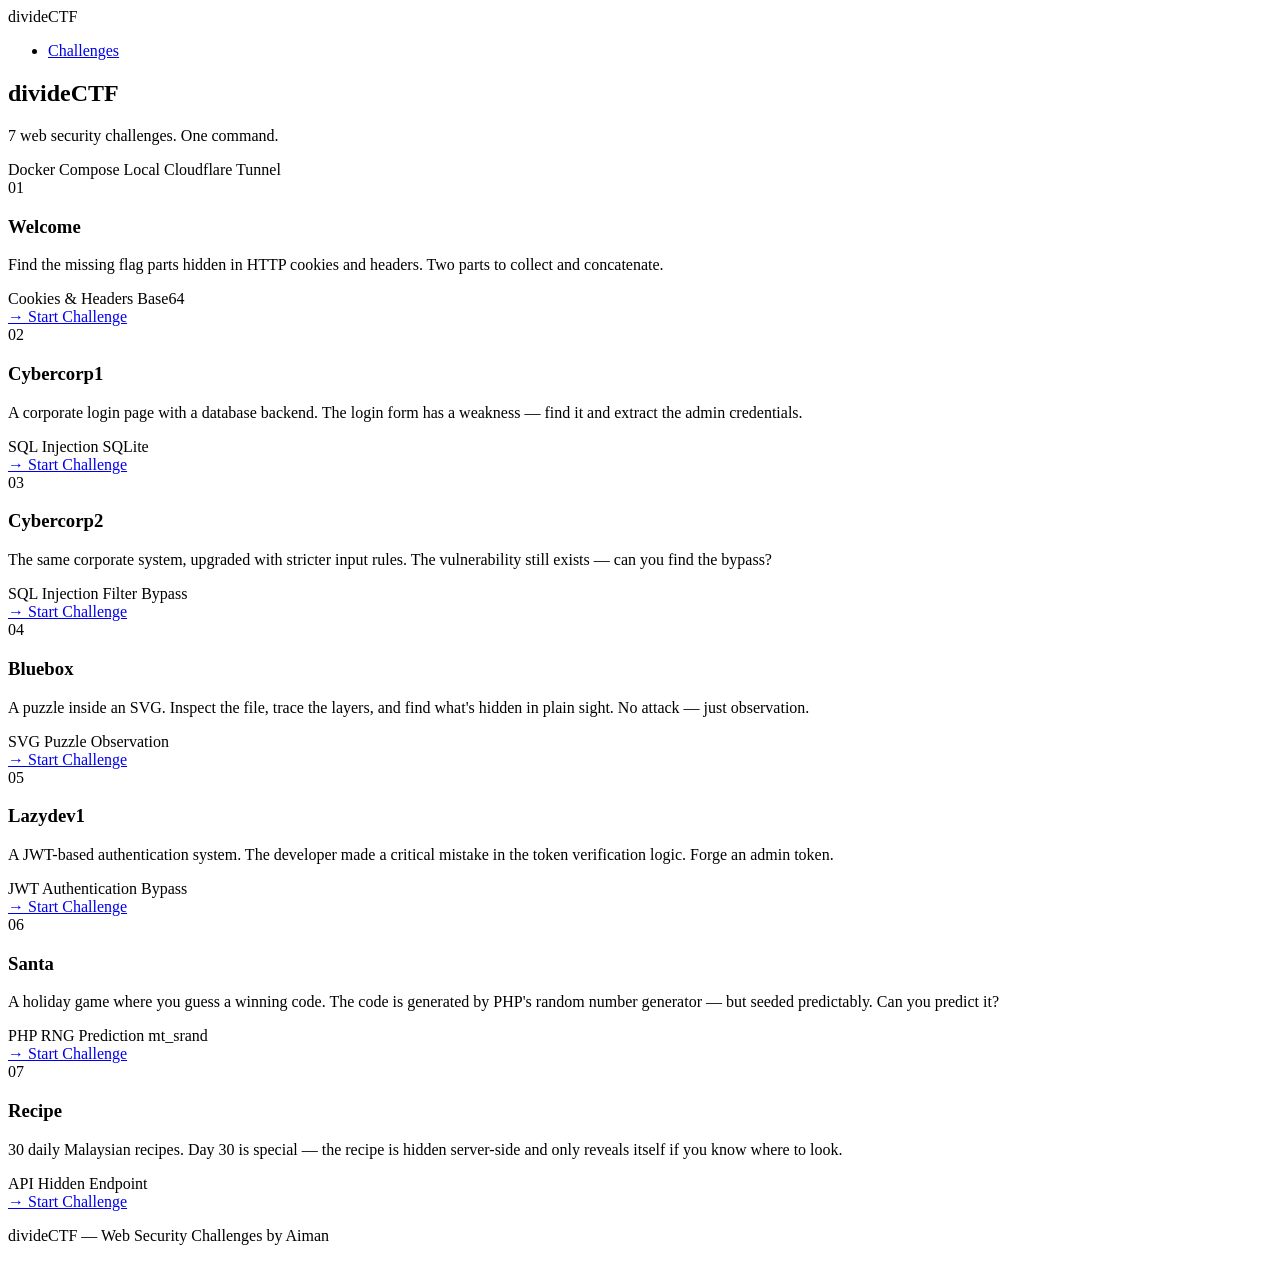
==== index.html @ c1e57e30 "feat: initial divideCTF Docker Compose repo with 7 web challenges - nginx reverse proxy on port 7000" ====
<!DOCTYPE html>
<html lang="en">
<head>
    <meta charset="UTF-8">
    <meta name="viewport" content="width=device-width, initial-scale=1.0">
    <title>divideCTF — Web Security Challenges</title>
    <link rel="stylesheet" href="/static/style.css">
</head>
<body>
    <nav>
        <div class="logo">divideCTF</div>
        <ul>
            <li><a href="#challenges">Challenges</a></li>
        </ul>
    </nav>
    <main>
        <section class="hero">
            <h1>divideCTF</h1>
            <p>7 web security challenges. One command.</p>
            <div class="hero-badge">
                <span class="badge">Docker Compose</span>
                <span class="badge">Local</span>
                <span class="badge">Cloudflare Tunnel</span>
            </div>
        </section>

        <section id="challenges" class="challenges">
            <div class="challenge-card">
                <div class="card-number">01</div>
                <div class="card-body">
                    <h3>Welcome</h3>
                    <p>Find the missing flag parts hidden in HTTP cookies and headers. Two parts to collect and concatenate.</p>
                    <span class="card-tag cookie">Cookies &amp; Headers</span>
                    <span class="card-tag base64">Base64</span>
                </div>
                <a href="/01-welcome/" class="card-link">→ Start Challenge</a>
            </div>

            <div class="challenge-card">
                <div class="card-number">02</div>
                <div class="card-body">
                    <h3>Cybercorp1</h3>
                    <p>A corporate login page with a database backend. The login form has a weakness — find it and extract the admin credentials.</p>
                    <span class="card-tag sqli">SQL Injection</span>
                    <span class="card-tag sqlite">SQLite</span>
                </div>
                <a href="/02-cybercorp1/" class="card-link">→ Start Challenge</a>
            </div>

            <div class="challenge-card">
                <div class="card-number">03</div>
                <div class="card-body">
                    <h3>Cybercorp2</h3>
                    <p>The same corporate system, upgraded with stricter input rules. The vulnerability still exists — can you find the bypass?</p>
                    <span class="card-tag sqli">SQL Injection</span>
                    <span class="card-tag bypass">Filter Bypass</span>
                </div>
                <a href="/03-cybercorp2/" class="card-link">→ Start Challenge</a>
            </div>

            <div class="challenge-card">
                <div class="card-number">04</div>
                <div class="card-body">
                    <h3>Bluebox</h3>
                    <p>A puzzle inside an SVG. Inspect the file, trace the layers, and find what's hidden in plain sight. No attack — just observation.</p>
                    <span class="card-tag svg">SVG</span>
                    <span class="card-tag puzzle">Puzzle</span>
                    <span class="card-tag observation">Observation</span>
                </div>
                <a href="/04-bluebox/" class="card-link">→ Start Challenge</a>
            </div>

            <div class="challenge-card">
                <div class="card-number">05</div>
                <div class="card-body">
                    <h3>Lazydev1</h3>
                    <p>A JWT-based authentication system. The developer made a critical mistake in the token verification logic. Forge an admin token.</p>
                    <span class="card-tag jwt">JWT</span>
                    <span class="card-tag auth">Authentication Bypass</span>
                </div>
                <a href="/05-lazydev1/" class="card-link">→ Start Challenge</a>
            </div>

            <div class="challenge-card">
                <div class="card-number">06</div>
                <div class="card-body">
                    <h3>Santa</h3>
                    <p>A holiday game where you guess a winning code. The code is generated by PHP's random number generator — but seeded predictably. Can you predict it?</p>
                    <span class="card-tag php">PHP</span>
                    <span class="card-tag prediction">RNG Prediction</span>
                    <span class="card-tag srand">mt_srand</span>
                </div>
                <a href="/06-santa/" class="card-link">→ Start Challenge</a>
            </div>

            <div class="challenge-card">
                <div class="card-number">07</div>
                <div class="card-body">
                    <h3>Recipe</h3>
                    <p>30 daily Malaysian recipes. Day 30 is special — the recipe is hidden server-side and only reveals itself if you know where to look.</p>
                    <span class="card-tag api">API</span>
                    <span class="card-tag hidden">Hidden Endpoint</span>
                </div>
                <a href="/07-recipe/" class="card-link">→ Start Challenge</a>
            </div>
        </section>
    </main>
    <footer>
        <p>divideCTF — Web Security Challenges by Aiman</p>
    </footer>
</body>
</html>
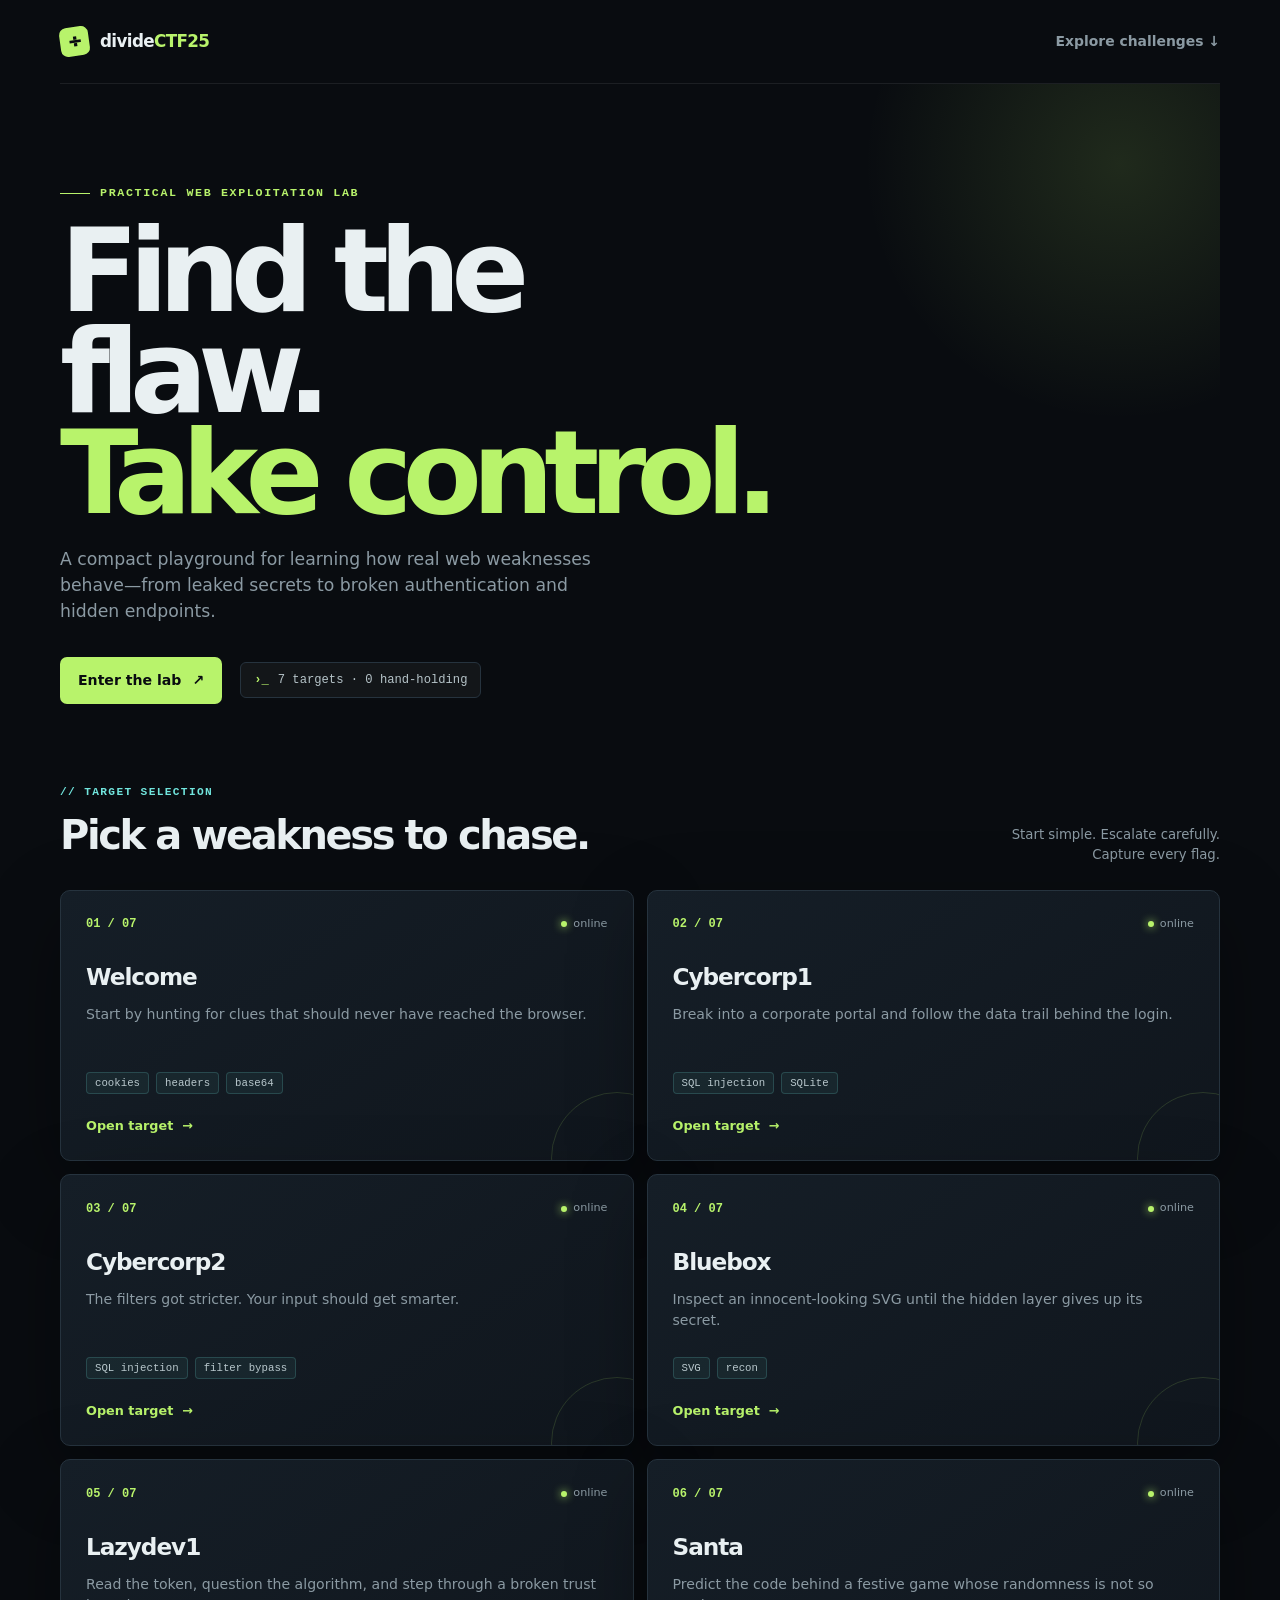
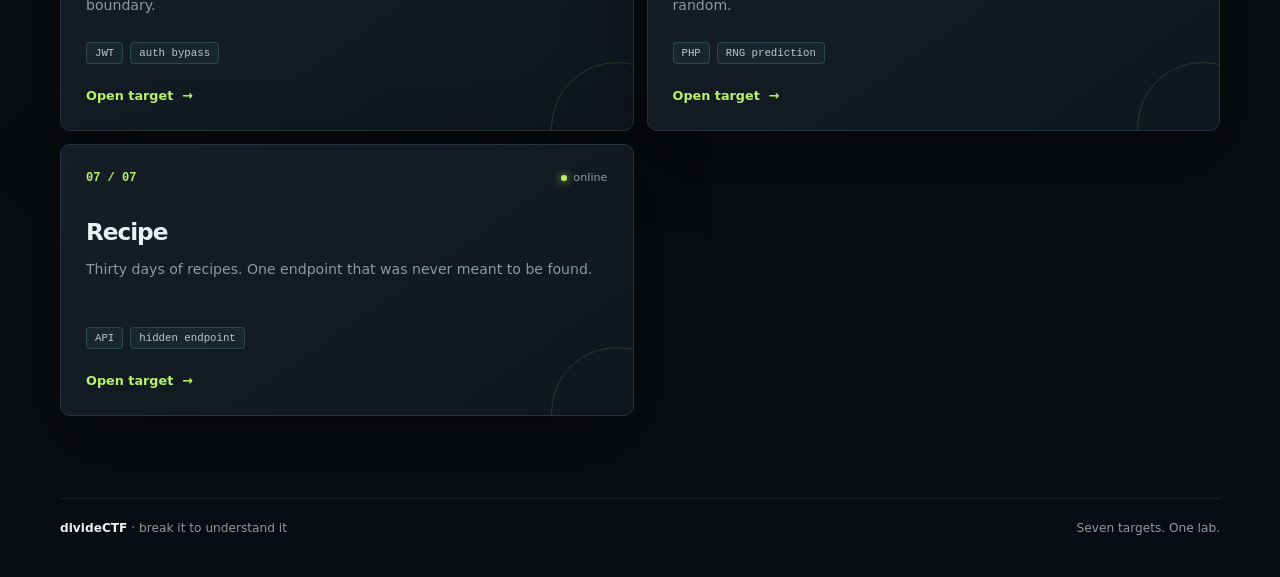
==== commit abe76005: "repair some broken challenge" ====
--- a/index.html
+++ b/index.html
@@ -1,112 +1,79 @@
-<!DOCTYPE html>
+<!doctype html>
 <html lang="en">
 <head>
-    <meta charset="UTF-8">
-    <meta name="viewport" content="width=device-width, initial-scale=1.0">
-    <title>divideCTF — Web Security Challenges</title>
-    <link rel="stylesheet" href="/static/style.css">
+  <meta charset="utf-8">
+  <meta name="viewport" content="width=device-width, initial-scale=1">
+  <meta name="theme-color" content="#090c10">
+  <meta name="description" content="divideCTF — a practical web exploitation lab for curious hackers.">
+  <title>divideCTF25 Web Category — Find the flaw</title>
+  <style>
+    :root { --bg:#090c10; --panel:#10161d; --panel2:#151e27; --line:#26333e; --text:#e9f0f2; --muted:#8b9aa3; --lime:#b8f36b; --cyan:#71e5dd; }
+    * { box-sizing:border-box; }
+    html { scroll-behavior:smooth; }
+    body { margin:0; color:var(--text); background:var(--bg); font-family:Inter,ui-sans-serif,system-ui,-apple-system,"Segoe UI",sans-serif; line-height:1.5; }
+    a { color:inherit; text-decoration:none; }
+    .shell { width:min(1160px,calc(100% - 40px)); margin:auto; }
+    nav { display:flex; justify-content:space-between; align-items:center; padding:27px 0; border-bottom:1px solid rgba(255,255,255,.08); }
+    .brand { display:flex; align-items:center; gap:11px; font-weight:800; letter-spacing:-.04em; }
+    .brand-mark { width:29px; height:29px; display:grid; place-items:center; color:var(--bg); background:var(--lime); font-size:17px; font-weight:950; border-radius:7px; transform:rotate(-8deg); }
+    .brand-name { font-size:1.05rem; } .brand-name span { color:var(--lime); }
+    .nav-link { color:var(--muted); font-size:.87rem; font-weight:700; } .nav-link:hover { color:var(--lime); }
+    .hero { position:relative; padding:104px 0 82px; overflow:hidden; }
+    .hero:before { content:""; position:absolute; width:540px; height:540px; right:-170px; top:-190px; background:radial-gradient(circle,rgba(184,243,107,.13),transparent 67%); pointer-events:none; }
+    .eyebrow { display:flex; align-items:center; gap:10px; color:var(--lime); font:700 .73rem/1 ui-monospace,SFMono-Regular,Menlo,monospace; letter-spacing:.14em; text-transform:uppercase; }
+    .eyebrow:before { content:""; width:30px; height:1px; background:var(--lime); }
+    h1 { max-width:720px; margin:21px 0 22px; font-size:clamp(3.3rem,9vw,7.4rem); line-height:.88; letter-spacing:-.085em; font-weight:850; }
+    h1 em { color:var(--lime); font-style:normal; }
+    .hero-copy { max-width:570px; color:var(--muted); font-size:1.08rem; }
+    .hero-actions { display:flex; flex-wrap:wrap; align-items:center; gap:18px; margin-top:32px; }
+    .primary { display:inline-flex; align-items:center; gap:11px; padding:13px 18px; border-radius:7px; color:var(--bg); background:var(--lime); font-size:.88rem; font-weight:850; transition:transform .2s,background .2s; }
+    .primary:hover { background:#d0ff96; transform:translateY(-2px); } .secondary { color:var(--muted); font-size:.88rem; font-weight:700; }
+    .terminal { display:inline-flex; gap:9px; align-items:center; color:#b6c4c9; padding:10px 13px; background:rgba(255,255,255,.04); border:1px solid var(--line); border-radius:6px; font:.76rem ui-monospace,SFMono-Regular,Menlo,monospace; }
+    .terminal:before { content:"›_"; color:var(--lime); font-weight:900; }
+    .section-head { display:flex; justify-content:space-between; align-items:end; gap:20px; margin-bottom:25px; }
+    .section-kicker { margin:0 0 7px; color:var(--cyan); font:700 .7rem ui-monospace,SFMono-Regular,Menlo,monospace; letter-spacing:.12em; text-transform:uppercase; }
+    h2 { margin:0; font-size:clamp(1.7rem,4vw,2.5rem); letter-spacing:-.06em; } .section-note { max-width:250px; margin:0; color:var(--muted); font-size:.83rem; text-align:right; }
+    .challenge-grid { display:grid; grid-template-columns:repeat(2,1fr); gap:13px; }
+    .challenge-card { position:relative; display:flex; flex-direction:column; min-height:270px; padding:25px; background:linear-gradient(145deg,var(--panel2),var(--panel)); border:1px solid var(--line); border-radius:10px; box-shadow:0 24px 80px rgba(0,0,0,.32); overflow:hidden; transition:border-color .2s,transform .2s; }
+    .challenge-card:after { content:""; position:absolute; width:130px; height:130px; right:-50px; bottom:-64px; border:1px solid rgba(184,243,107,.15); border-radius:50%; }
+    .challenge-card:hover { border-color:rgba(184,243,107,.6); transform:translateY(-3px); }
+    .card-top { display:flex; justify-content:space-between; align-items:center; margin-bottom:28px; }
+    .number { color:var(--lime); font:700 .75rem ui-monospace,SFMono-Regular,Menlo,monospace; } .status { display:inline-flex; align-items:center; gap:6px; color:var(--muted); font-size:.7rem; }
+    .status:before { content:""; width:6px; height:6px; background:var(--lime); border-radius:50%; box-shadow:0 0 9px var(--lime); }
+    h3 { margin:0 0 9px; font-size:1.45rem; letter-spacing:-.045em; } .card-body p { min-height:50px; margin:0; color:var(--muted); font-size:.88rem; }
+    .tags { display:flex; flex-wrap:wrap; gap:7px; margin-top:18px; } .tag { padding:4px 8px; color:#b9c8cd; background:rgba(113,229,221,.06); border:1px solid rgba(113,229,221,.18); border-radius:4px; font:.67rem ui-monospace,SFMono-Regular,Menlo,monospace; }
+    .card-link { display:inline-flex; align-items:center; gap:9px; margin-top:auto; padding-top:22px; color:var(--lime); font-size:.8rem; font-weight:800; } .card-link span { transition:transform .2s; } .card-link:hover span { transform:translateX(4px); }
+    .footer-bar { display:flex; justify-content:space-between; gap:20px; margin:82px 0 35px; padding-top:20px; border-top:1px solid rgba(255,255,255,.08); color:var(--muted); font-size:.76rem; } .footer-bar strong { color:var(--text); }
+    @media (max-width:700px) { .shell{width:min(100% - 28px,560px)} nav{padding:20px 0} .hero{padding:74px 0 65px} .challenge-grid{grid-template-columns:1fr} .section-head{display:block} .section-note{margin-top:10px;text-align:left} .footer-bar{display:block;line-height:2} }
+  </style>
 </head>
 <body>
-    <nav>
-        <div class="logo">divideCTF</div>
-        <ul>
-            <li><a href="#challenges">Challenges</a></li>
-        </ul>
+  <div class="shell">
+    <nav aria-label="Main navigation">
+      <a class="brand" href="/" aria-label="divideCTF home"><span class="brand-mark">÷</span><span class="brand-name">divide<span>CTF25</span></span></a>
+      <a class="nav-link" href="#challenges">Explore challenges ↓</a>
     </nav>
     <main>
-        <section class="hero">
-            <h1>divideCTF</h1>
-            <p>7 web security challenges. One command.</p>
-            <div class="hero-badge">
-                <span class="badge">Docker Compose</span>
-                <span class="badge">Local</span>
-                <span class="badge">Cloudflare Tunnel</span>
-            </div>
-        </section>
-
-        <section id="challenges" class="challenges">
-            <div class="challenge-card">
-                <div class="card-number">01</div>
-                <div class="card-body">
-                    <h3>Welcome</h3>
-                    <p>Find the missing flag parts hidden in HTTP cookies and headers. Two parts to collect and concatenate.</p>
-                    <span class="card-tag cookie">Cookies &amp; Headers</span>
-                    <span class="card-tag base64">Base64</span>
-                </div>
-                <a href="/01-welcome/" class="card-link">→ Start Challenge</a>
-            </div>
-
-            <div class="challenge-card">
-                <div class="card-number">02</div>
-                <div class="card-body">
-                    <h3>Cybercorp1</h3>
-                    <p>A corporate login page with a database backend. The login form has a weakness — find it and extract the admin credentials.</p>
-                    <span class="card-tag sqli">SQL Injection</span>
-                    <span class="card-tag sqlite">SQLite</span>
-                </div>
-                <a href="/02-cybercorp1/" class="card-link">→ Start Challenge</a>
-            </div>
-
-            <div class="challenge-card">
-                <div class="card-number">03</div>
-                <div class="card-body">
-                    <h3>Cybercorp2</h3>
-                    <p>The same corporate system, upgraded with stricter input rules. The vulnerability still exists — can you find the bypass?</p>
-                    <span class="card-tag sqli">SQL Injection</span>
-                    <span class="card-tag bypass">Filter Bypass</span>
-                </div>
-                <a href="/03-cybercorp2/" class="card-link">→ Start Challenge</a>
-            </div>
-
-            <div class="challenge-card">
-                <div class="card-number">04</div>
-                <div class="card-body">
-                    <h3>Bluebox</h3>
-                    <p>A puzzle inside an SVG. Inspect the file, trace the layers, and find what's hidden in plain sight. No attack — just observation.</p>
-                    <span class="card-tag svg">SVG</span>
-                    <span class="card-tag puzzle">Puzzle</span>
-                    <span class="card-tag observation">Observation</span>
-                </div>
-                <a href="/04-bluebox/" class="card-link">→ Start Challenge</a>
-            </div>
-
-            <div class="challenge-card">
-                <div class="card-number">05</div>
-                <div class="card-body">
-                    <h3>Lazydev1</h3>
-                    <p>A JWT-based authentication system. The developer made a critical mistake in the token verification logic. Forge an admin token.</p>
-                    <span class="card-tag jwt">JWT</span>
-                    <span class="card-tag auth">Authentication Bypass</span>
-                </div>
-                <a href="/05-lazydev1/" class="card-link">→ Start Challenge</a>
-            </div>
-
-            <div class="challenge-card">
-                <div class="card-number">06</div>
-                <div class="card-body">
-                    <h3>Santa</h3>
-                    <p>A holiday game where you guess a winning code. The code is generated by PHP's random number generator — but seeded predictably. Can you predict it?</p>
-                    <span class="card-tag php">PHP</span>
-                    <span class="card-tag prediction">RNG Prediction</span>
-                    <span class="card-tag srand">mt_srand</span>
-                </div>
-                <a href="/06-santa/" class="card-link">→ Start Challenge</a>
-            </div>
-
-            <div class="challenge-card">
-                <div class="card-number">07</div>
-                <div class="card-body">
-                    <h3>Recipe</h3>
-                    <p>30 daily Malaysian recipes. Day 30 is special — the recipe is hidden server-side and only reveals itself if you know where to look.</p>
-                    <span class="card-tag api">API</span>
-                    <span class="card-tag hidden">Hidden Endpoint</span>
-                </div>
-                <a href="/07-recipe/" class="card-link">→ Start Challenge</a>
-            </div>
-        </section>
+      <section class="hero">
+        <div class="eyebrow">Practical web exploitation lab</div>
+        <h1>Find the flaw.<br><em>Take control.</em></h1>
+        <p class="hero-copy">A compact playground for learning how real web weaknesses behave—from leaked secrets to broken authentication and hidden endpoints.</p>
+        <div class="hero-actions"><a class="primary" href="#challenges">Enter the lab <span>↗</span></a><span class="terminal">7 targets · 0 hand-holding</span></div>
+      </section>
+      <section id="challenges" aria-labelledby="challenge-title">
+        <div class="section-head"><div><p class="section-kicker">// target selection</p><h2>Pick a weakness to chase.</h2></div><p class="section-note">Start simple. Escalate carefully. Capture every flag.</p></div>
+        <div class="challenge-grid">
+          <article class="challenge-card"><div class="card-top"><span class="number">01 / 07</span><span class="status">online</span></div><div class="card-body"><h3>Welcome</h3><p>Start by hunting for clues that should never have reached the browser.</p><div class="tags"><span class="tag">cookies</span><span class="tag">headers</span><span class="tag">base64</span></div></div><a class="card-link" href="/01-welcome/">Open target <span>→</span></a></article>
+          <article class="challenge-card"><div class="card-top"><span class="number">02 / 07</span><span class="status">online</span></div><div class="card-body"><h3>Cybercorp1</h3><p>Break into a corporate portal and follow the data trail behind the login.</p><div class="tags"><span class="tag">SQL injection</span><span class="tag">SQLite</span></div></div><a class="card-link" href="/02-cybercorp1/">Open target <span>→</span></a></article>
+          <article class="challenge-card"><div class="card-top"><span class="number">03 / 07</span><span class="status">online</span></div><div class="card-body"><h3>Cybercorp2</h3><p>The filters got stricter. Your input should get smarter.</p><div class="tags"><span class="tag">SQL injection</span><span class="tag">filter bypass</span></div></div><a class="card-link" href="/03-cybercorp2/">Open target <span>→</span></a></article>
+          <article class="challenge-card"><div class="card-top"><span class="number">04 / 07</span><span class="status">online</span></div><div class="card-body"><h3>Bluebox</h3><p>Inspect an innocent-looking SVG until the hidden layer gives up its secret.</p><div class="tags"><span class="tag">SVG</span><span class="tag">recon</span></div></div><a class="card-link" href="/04-bluebox/">Open target <span>→</span></a></article>
+          <article class="challenge-card"><div class="card-top"><span class="number">05 / 07</span><span class="status">online</span></div><div class="card-body"><h3>Lazydev1</h3><p>Read the token, question the algorithm, and step through a broken trust boundary.</p><div class="tags"><span class="tag">JWT</span><span class="tag">auth bypass</span></div></div><a class="card-link" href="/05-lazydev1/">Open target <span>→</span></a></article>
+          <article class="challenge-card"><div class="card-top"><span class="number">06 / 07</span><span class="status">online</span></div><div class="card-body"><h3>Santa</h3><p>Predict the code behind a festive game whose randomness is not so random.</p><div class="tags"><span class="tag">PHP</span><span class="tag">RNG prediction</span></div></div><a class="card-link" href="/06-santa/">Open target <span>→</span></a></article>
+          <article class="challenge-card"><div class="card-top"><span class="number">07 / 07</span><span class="status">online</span></div><div class="card-body"><h3>Recipe</h3><p>Thirty days of recipes. One endpoint that was never meant to be found.</p><div class="tags"><span class="tag">API</span><span class="tag">hidden endpoint</span></div></div><a class="card-link" href="/07-recipe/">Open target <span>→</span></a></article>
+        </div>
+      </section>
     </main>
-    <footer>
-        <p>divideCTF — Web Security Challenges by Aiman</p>
-    </footer>
+    <footer class="footer-bar"><span><strong>divideCTF</strong> · break it to understand it</span><span>Seven targets. One lab.</span></footer>
+  </div>
 </body>
 </html>
